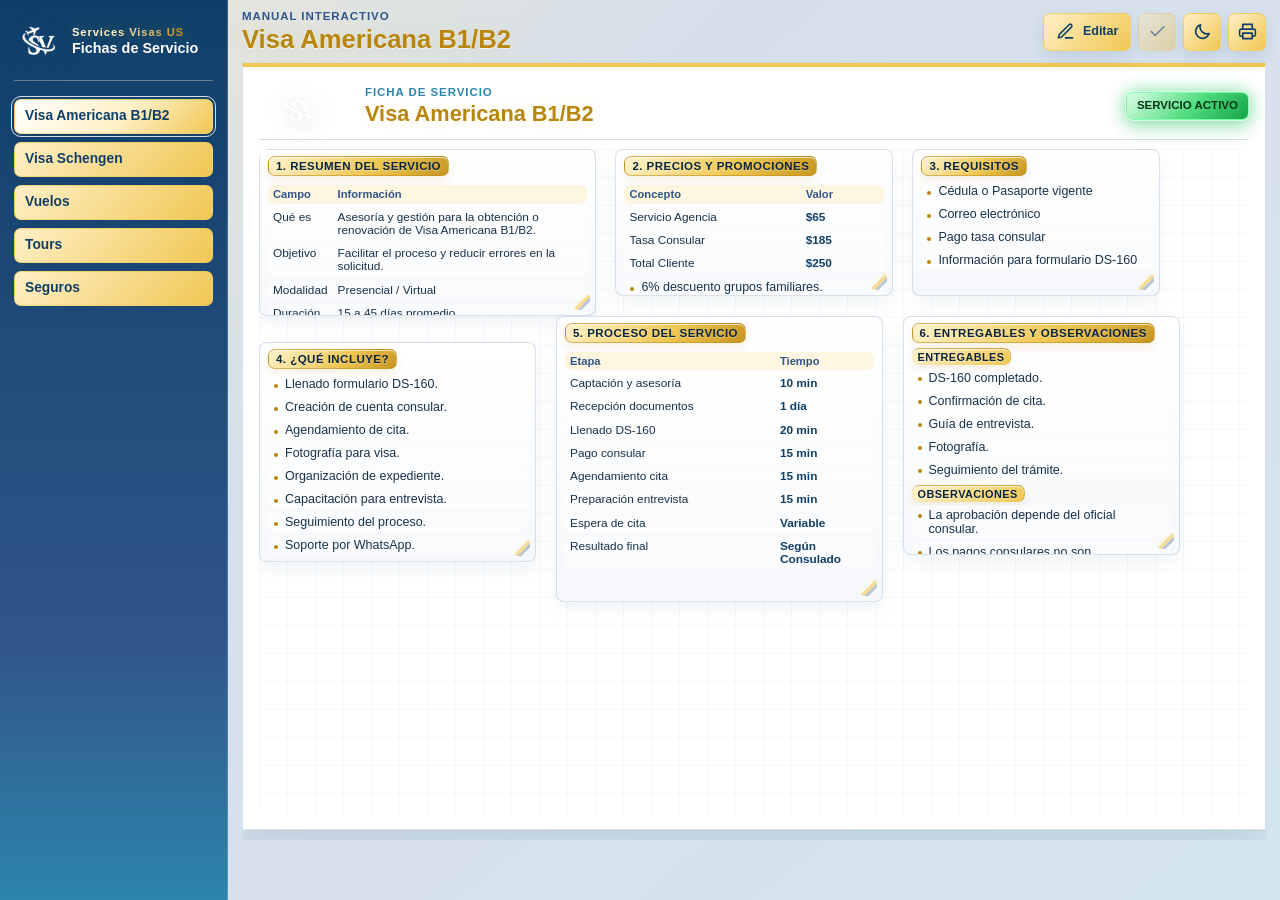
==== Fichas de servicio.html @ 7475caa4 "Initial service docs manual" ====
<!DOCTYPE html>
<html lang="es">
<head>
  <meta charset="UTF-8">
  <meta name="viewport" content="width=device-width, initial-scale=1.0">
  <title>Services Visas US | Manual Interactivo de Servicios</title>
  <link rel="stylesheet" href="styles.css">
</head>
<body>
  <aside class="sidebar" aria-label="Servicios">
    <div class="brand">
      <img src="logo-blanco-transparente.png" alt="Services Visas US">
      <div>
        <span>Services Visas US</span>
        <strong>Fichas de Servicio</strong>
      </div>
    </div>

    <nav class="service-menu" id="serviceMenu">
      <button class="service-button active" type="button" data-service="visa-americana">Visa Americana B1/B2</button>
      <button class="service-button" type="button" data-service="visa-schengen">Visa Schengen</button>
      <button class="service-button" type="button" data-service="vuelos">Vuelos</button>
      <button class="service-button" type="button" data-service="tours">Tours</button>
      <button class="service-button" type="button" data-service="seguros">Seguros</button>
    </nav>
  </aside>

  <main class="workspace">
    <header class="topbar">
      <div>
        <p>Manual interactivo</p>
        <h1 id="pageTitle">Visa Americana B1/B2</h1>
      </div>
      <div class="toolbar" aria-label="Opciones de ficha">
        <button class="icon-button edit-toggle" id="editButton" type="button" aria-label="Editar textos" title="Editar textos">
          <svg class="icon" viewBox="0 0 24 24" aria-hidden="true">
            <path d="M12 20h9"></path>
            <path d="M16.5 3.5a2.1 2.1 0 0 1 3 3L7 19l-4 1 1-4Z"></path>
          </svg>
          <span>Editar</span>
        </button>
        <button class="icon-button" id="saveButton" type="button" aria-label="Guardar cambios" title="Guardar cambios" disabled>
          <svg class="icon" viewBox="0 0 24 24" aria-hidden="true">
            <path d="M20 6 9 17l-5-5"></path>
          </svg>
        </button>
        <button class="icon-button" id="themeToggle" type="button" aria-label="Activar modo oscuro" title="Modo oscuro">
          <svg class="icon icon-moon" viewBox="0 0 24 24" aria-hidden="true">
            <path d="M20.4 14.5A8.6 8.6 0 0 1 9.5 3.6 8.7 8.7 0 1 0 20.4 14.5Z"></path>
          </svg>
          <svg class="icon icon-sun" viewBox="0 0 24 24" aria-hidden="true">
            <circle cx="12" cy="12" r="4"></circle>
            <path d="M12 2v2M12 20v2M4.9 4.9l1.4 1.4M17.7 17.7l1.4 1.4M2 12h2M20 12h2M4.9 19.1l1.4-1.4M17.7 6.3l1.4-1.4"></path>
          </svg>
        </button>
        <button class="icon-button" id="printButton" type="button" aria-label="Imprimir ficha" title="Imprimir">
          <svg class="icon" viewBox="0 0 24 24" aria-hidden="true">
            <path d="M6 9V3h12v6"></path>
            <path d="M6 18H4a2 2 0 0 1-2-2v-5a2 2 0 0 1 2-2h16a2 2 0 0 1 2 2v5a2 2 0 0 1-2 2h-2"></path>
            <path d="M6 14h12v7H6z"></path>
          </svg>
        </button>
      </div>
    </header>

    <section class="sheet-shell">
      <article class="service-sheet" id="serviceSheet" aria-live="polite"></article>
    </section>
  </main>

  <script src="script.js"></script>
</body>
</html>
---- styles.css ----
:root {
  --gold: #f0c753;
  --gold-title: #b8860f;
  --gold-soft: #fff0c7;
  --blue-dark: #0f3f69;
  --blue-mid: #31568a;
  --blue-soft: #89a3c7;
  --blue-light: #2c85ac;
  --white: #ffffff;
  --bg: #edf3f8;
  --text: #17324b;
  --muted: #65798c;
  --sheet: #ffffff;
  --line: #d7e1eb;
  --panel-line: rgba(137, 163, 199, 0.35);
  --shadow: 0 16px 38px rgba(15, 63, 105, 0.13);
}

* {
  box-sizing: border-box;
}

html {
  max-width: 100%;
  overflow-x: hidden;
}

body {
  min-height: 100vh;
  margin: 0;
  display: flex;
  background:
    linear-gradient(135deg, rgba(255, 240, 199, 0.55), rgba(255, 255, 255, 0) 34%),
    linear-gradient(140deg, rgba(49, 86, 138, 0.14), rgba(137, 163, 199, 0.22) 58%, rgba(44, 133, 172, 0.13)),
    var(--bg);
  color: var(--text);
  font-family: "Segoe UI", Arial, sans-serif;
  font-size: 12.5px;
  max-width: 100%;
  overflow-x: hidden;
  overflow-y: auto;
}

button {
  font: inherit;
}

.sidebar {
  width: 228px;
  min-height: 100vh;
  padding: 18px 14px;
  background: linear-gradient(180deg, var(--blue-dark), var(--blue-mid) 72%, var(--blue-light));
  color: var(--white);
  position: sticky;
  top: 0;
  border-right: 1px solid rgba(255, 255, 255, 0.18);
}

.brand {
  display: flex;
  align-items: center;
  gap: 10px;
  padding: 0 2px 16px;
  border-bottom: 1px solid rgba(255, 240, 199, 0.36);
}

.brand img {
  width: 46px;
  height: 46px;
  object-fit: contain;
  background: transparent;
  border-radius: 7px;
  padding: 0;
  filter: drop-shadow(0 8px 14px rgba(15, 63, 105, 0.22));
}

.brand span {
  display: block;
  color: var(--gold-title);
  background: linear-gradient(110deg, #fff8dc 0%, var(--gold-soft) 16%, var(--gold-title) 42%, #8f6508 58%, #fff0c7 78%, #c99619 100%);
  background-size: 220% auto;
  -webkit-background-clip: text;
  background-clip: text;
  -webkit-text-fill-color: transparent;
  font-size: 0.7rem;
  font-weight: 800;
  letter-spacing: 0.08em;
  text-shadow: 0 0 14px rgba(240, 199, 83, 0.32);
}

.brand strong {
  display: block;
  margin-top: 2px;
  font-size: 0.9rem;
  line-height: 1.15;
}

.service-menu {
  display: grid;
  gap: 8px;
  margin-top: 18px;
}

.service-button,
.icon-button {
  border: 1px solid rgba(240, 199, 83, 0.62);
  background: linear-gradient(135deg, var(--gold-soft), var(--gold));
  color: var(--blue-dark);
  box-shadow: 0 6px 14px rgba(15, 63, 105, 0.11);
  cursor: pointer;
  transition: transform 170ms ease, box-shadow 170ms ease, filter 170ms ease, border-color 170ms ease;
}

.service-button:hover,
.icon-button:hover {
  filter: brightness(1.03);
  border-color: rgba(255, 240, 199, 0.95);
  box-shadow:
    0 0 0 1px rgba(255, 240, 199, 0.78),
    0 0 18px rgba(240, 199, 83, 0.5),
    0 10px 20px rgba(15, 63, 105, 0.16);
  transform: translateY(-1px);
}

.service-button {
  min-height: 35px;
  border-radius: 7px;
  padding: 7px 10px;
  text-align: left;
  font-size: 0.86rem;
  font-weight: 800;
  line-height: 1.2;
}

.service-button.active {
  background: linear-gradient(135deg, var(--white), var(--gold-soft) 54%, var(--gold));
  outline: 1px solid rgba(255, 255, 255, 0.82);
  outline-offset: 2px;
}

.workspace {
  flex: 1;
  min-width: 0;
  max-width: calc(100vw - 228px);
  padding: 10px 14px 14px;
  overflow-x: hidden;
}

.topbar {
  display: flex;
  justify-content: space-between;
  align-items: center;
  gap: 14px;
  margin-bottom: 8px;
}

.topbar p {
  margin: 0 0 3px;
  color: var(--blue-mid);
  font-size: 0.72rem;
  font-weight: 850;
  text-transform: uppercase;
  letter-spacing: 0.08em;
}

.topbar h1 {
  margin: 0;
  color: var(--gold-title);
  font-size: clamp(1.25rem, 2vw, 1.75rem);
  line-height: 1.1;
  text-shadow: 0 1px 0 rgba(255, 255, 255, 0.6), 0 0 16px rgba(240, 199, 83, 0.18);
}

.toolbar {
  display: flex;
  gap: 7px;
  flex-wrap: wrap;
  justify-content: flex-end;
}

.icon-button {
  width: 38px;
  height: 38px;
  display: inline-grid;
  place-items: center;
  border-radius: 7px;
}

.edit-toggle {
  width: auto;
  min-width: 88px;
  grid-auto-flow: column;
  gap: 7px;
  padding: 0 11px;
  font-weight: 850;
}

.edit-toggle span {
  line-height: 1;
}

.icon-button:disabled {
  cursor: not-allowed;
  filter: grayscale(0.28) brightness(0.97);
  opacity: 0.58;
  transform: none;
  box-shadow: 0 4px 10px rgba(15, 63, 105, 0.08);
}

.icon-button:disabled:hover {
  filter: grayscale(0.28) brightness(0.97);
  box-shadow: 0 4px 10px rgba(15, 63, 105, 0.08);
  transform: none;
}

.icon {
  width: 19px;
  height: 19px;
  fill: none;
  stroke: currentColor;
  stroke-width: 2;
  stroke-linecap: round;
  stroke-linejoin: round;
}

.icon-sun {
  display: none;
}

.sheet-shell {
  width: 100%;
  max-width: 100%;
  overflow-x: hidden;
  overflow-y: visible;
  padding: 2px 0 10px;
}

.service-sheet {
  width: min(1180px, 100%);
  max-width: 100%;
  min-height: 0;
  aspect-ratio: auto;
  margin: 0 auto;
  background: var(--sheet);
  border: 1px solid var(--line);
  border-top: 4px solid var(--gold);
  box-shadow: var(--shadow);
  padding: 14px 16px;
  display: grid;
  grid-template-rows: auto 1fr;
  gap: 9px;
  overflow: hidden;
}

.sheet-header {
  display: grid;
  grid-template-columns: 94px 1fr auto;
  gap: 12px;
  align-items: center;
  padding-bottom: 8px;
  border-bottom: 1px solid var(--panel-line);
}

.sheet-header img {
  width: 86px;
  max-height: 50px;
  object-fit: contain;
  filter: drop-shadow(0 5px 10px rgba(15, 63, 105, 0.16));
}

.sheet-kicker {
  margin: 0 0 4px;
  color: var(--blue-light);
  font-size: 0.72rem;
  font-weight: 900;
  text-transform: uppercase;
  letter-spacing: 0.08em;
}

.sheet-title {
  margin: 0;
  color: var(--gold-title);
  font-size: 1.36rem;
  line-height: 1.08;
  text-shadow: 0 1px 0 rgba(255, 255, 255, 0.58), 0 0 14px rgba(240, 199, 83, 0.2);
}

.sheet-badge {
  appearance: none;
  border: 1px solid rgba(128, 255, 177, 0.9);
  background: linear-gradient(135deg, #dcffe8, #49d978 58%, #16a34a);
  color: #053817;
  padding: 7px 10px;
  border-radius: 7px;
  font-family: inherit;
  font-size: 0.72rem;
  font-weight: 900;
  line-height: 1;
  text-transform: uppercase;
  white-space: nowrap;
  cursor: pointer;
  box-shadow:
    0 0 0 1px rgba(220, 255, 232, 0.85),
    0 0 18px rgba(73, 217, 120, 0.72),
    0 8px 18px rgba(22, 163, 74, 0.22);
  transition: background 180ms ease, border-color 180ms ease, box-shadow 180ms ease, color 180ms ease, transform 180ms ease;
}

.sheet-badge:hover {
  transform: translateY(-1px);
  box-shadow:
    0 0 0 1px rgba(220, 255, 232, 0.9),
    0 0 24px rgba(73, 217, 120, 0.86),
    0 10px 20px rgba(22, 163, 74, 0.28);
}

.sheet-badge:focus-visible {
  outline: 2px solid var(--gold);
  outline-offset: 3px;
}

.sheet-badge.is-inactive {
  border-color: rgba(255, 142, 142, 0.95);
  background: linear-gradient(135deg, #ffe5e5, #ef4444 58%, #b91c1c);
  color: #ffffff;
  box-shadow:
    0 0 0 1px rgba(255, 229, 229, 0.82),
    0 0 18px rgba(239, 68, 68, 0.68),
    0 8px 18px rgba(185, 28, 28, 0.24);
}

.sheet-badge.is-inactive:hover {
  box-shadow:
    0 0 0 1px rgba(255, 229, 229, 0.9),
    0 0 24px rgba(239, 68, 68, 0.82),
    0 10px 20px rgba(185, 28, 28, 0.3);
}

.sheet-grid {
  position: relative;
  display: block;
  width: 100%;
  aspect-ratio: 16 / 9;
  min-height: clamp(460px, 52vw, 720px);
  border-radius: 10px;
  background:
    linear-gradient(rgba(137, 163, 199, 0.08) 1px, transparent 1px),
    linear-gradient(90deg, rgba(137, 163, 199, 0.08) 1px, transparent 1px);
  background-size: 28px 28px;
  overflow: hidden;
}

.sheet-column {
  display: flex;
  min-width: 0;
  min-height: 86px;
  flex-direction: column;
  gap: 10px;
  border-radius: 9px;
  transition: background 160ms ease, outline-color 160ms ease;
}

.sheet-column.drag-over {
  background: rgba(240, 199, 83, 0.08);
  outline: 1px dashed rgba(240, 199, 83, 0.6);
  outline-offset: 4px;
}

.section-card {
  position: absolute;
  border: 1px solid rgba(137, 163, 199, 0.32);
  border-radius: 8px;
  padding: 7px 8px 13px;
  background:
    linear-gradient(180deg, rgba(255, 255, 255, 0.94), rgba(137, 163, 199, 0.08)),
    var(--sheet);
  align-self: start;
  min-height: 0;
  min-width: 120px;
  box-shadow: 0 8px 18px rgba(15, 63, 105, 0.06);
  cursor: move;
  overflow: auto;
  scrollbar-width: thin;
  touch-action: none;
  transition: transform 160ms ease, box-shadow 160ms ease, opacity 160ms ease;
}

.section-card:hover {
  transform: translateY(-1px);
  box-shadow: 0 10px 22px rgba(15, 63, 105, 0.1);
}

.section-card.dragging {
  opacity: 0.55;
  cursor: move;
  transform: scale(0.985);
}

.section-card.resizing {
  cursor: nwse-resize;
  user-select: none;
}

.resize-handle {
  position: absolute;
  right: 5px;
  bottom: 5px;
  width: 17px;
  height: 17px;
  padding: 0;
  border: 0;
  border-radius: 5px;
  background: linear-gradient(135deg, transparent 0 36%, rgba(255, 240, 199, 0.65) 36% 48%, var(--gold) 48% 62%, rgba(15, 63, 105, 0.46) 62% 74%, transparent 74%);
  cursor: nwse-resize;
  opacity: 0.58;
}

.resize-handle::before {
  content: none;
}

.section-card:hover .resize-handle,
.section-card.resizing .resize-handle {
  opacity: 1;
}

.section-card.wide {
  grid-column: auto;
}

.section-card h2 {
  margin: -1px 0 5px;
  color: #09233a;
  display: inline-flex;
  width: fit-content;
  max-width: 100%;
  padding: 3px 7px;
  border-radius: 7px;
  background: linear-gradient(135deg, #fff4cf, var(--gold) 58%, #c79622);
  border: 1px solid rgba(184, 134, 15, 0.56);
  box-shadow: 0 4px 10px rgba(184, 134, 15, 0.12), inset 0 1px 0 rgba(255, 255, 255, 0.7);
  font-size: 0.72rem;
  text-transform: uppercase;
  letter-spacing: 0.04em;
  text-shadow: 0 1px 0 rgba(255, 255, 255, 0.35);
}

.info-table,
.process-table {
  width: 100%;
  border-collapse: separate;
  border-spacing: 0 4px;
  table-layout: auto;
}

.info-table th,
.info-table td,
.process-table th,
.process-table td {
  padding: 3px 5px;
  border-bottom: 0;
  background: rgba(255, 255, 255, 0.52);
  text-align: left;
  vertical-align: top;
  line-height: 1.12;
}

.info-table th:first-child,
.process-table th:first-child,
.info-table td:first-child,
.process-table td:first-child {
  border-radius: 6px 0 0 6px;
}

.info-table th:last-child,
.process-table th:last-child,
.info-table td:last-child,
.process-table td:last-child {
  border-radius: 0 6px 6px 0;
}

.info-table thead th,
.process-table thead th {
  background: rgba(255, 240, 199, 0.54);
}

.info-table tr:last-child th,
.info-table tr:last-child td,
.process-table tr:last-child td {
  border-bottom: 0;
}

.info-table th,
.process-table th {
  color: var(--blue-mid);
  font-size: 0.7rem;
  font-weight: 850;
  white-space: nowrap;
}

.info-table td,
.process-table td {
  color: var(--text);
  font-size: 0.74rem;
}

.info-table th:first-child,
.info-table td:first-child {
  width: 18%;
}

.info-table th:nth-child(2),
.info-table td:nth-child(2) {
  width: 82%;
}

.price-table td:last-child,
.process-table td:last-child {
  color: var(--blue-dark);
  font-weight: 850;
}

.price-table th:first-child,
.price-table td:first-child {
  width: 68%;
}

.price-table th:nth-child(2),
.price-table td:nth-child(2) {
  width: 32%;
}

.process-table {
  width: 100%;
}

.process-table th:first-child,
.process-table td:first-child {
  width: 68%;
}

.process-table th:nth-child(2),
.process-table td:last-child {
  width: 32%;
}

.list {
  display: grid;
  gap: 3px;
  margin: 0;
  padding: 0;
  list-style: none;
}

.list li {
  margin: 0;
  padding: 3px 5px 3px 17px;
  line-height: 1.12;
  position: relative;
  border-radius: 6px;
  background: rgba(255, 255, 255, 0.52);
}

.list li::before {
  content: "";
  position: absolute;
  left: 6px;
  top: 0.78em;
  width: 4px;
  height: 4px;
  border-radius: 50%;
  background: var(--gold-title);
}

.notes {
  display: grid;
  grid-template-columns: 1fr;
  gap: 5px;
}

.notes h2 {
  margin: 0 0 3px;
  padding: 2px 6px;
  border-left: 0;
  border-bottom: 0;
  background: linear-gradient(135deg, #fff4cf, var(--gold));
  font-size: 0.68rem;
}

.empty-sheet {
  min-height: 0;
}

body.editing .service-sheet {
  outline: 2px dashed rgba(44, 133, 172, 0.68);
  outline-offset: 5px;
}

body.editing .section-card {
  cursor: text;
}

body.editing .section-card:hover {
  transform: none;
}

body.editing .resize-handle {
  opacity: 0.28;
  cursor: default;
}

body.editing .line-editable {
  cursor: grab;
}

body.editing .line-editable:active {
  cursor: grabbing;
}

body.editing .line-dragging {
  opacity: 0.45;
}

body.editing .line-drop-before {
  box-shadow: inset 0 2px 0 var(--blue-light);
}

body.editing .line-drop-after {
  box-shadow: inset 0 -2px 0 var(--blue-light);
}

body.editing .list .line-editable {
  padding-left: 23px;
}

body.editing .list .line-editable::before {
  left: 16px;
}

body.editing .list .line-editable::after {
  content: "||";
  position: absolute;
  left: 6px;
  top: 50%;
  color: var(--blue-mid);
  font-size: 0.68rem;
  font-weight: 900;
  transform: translateY(-50%);
}

body.editing .line-editable td:first-child {
  position: relative;
  padding-left: 18px;
}

body.editing .line-editable td:first-child::before {
  content: "||";
  position: absolute;
  left: 5px;
  top: 3px;
  color: var(--blue-mid);
  font-size: 0.66rem;
  font-weight: 900;
}

.line-add-button {
  display: inline-flex;
  align-items: center;
  justify-content: center;
  margin: 3px 0 1px;
  padding: 3px 8px;
  border: 1px solid rgba(240, 199, 83, 0.72);
  border-radius: 6px;
  background: linear-gradient(135deg, #fff7db, var(--gold));
  color: var(--blue-dark);
  font-family: inherit;
  font-size: 0.66rem;
  font-weight: 900;
  line-height: 1;
  cursor: pointer;
  box-shadow: 0 5px 12px rgba(184, 134, 15, 0.12);
}

.line-add-button:hover {
  filter: brightness(1.04);
  box-shadow: 0 0 14px rgba(240, 199, 83, 0.52);
}

body.resizing-card,
body.resizing-card * {
  cursor: nwse-resize !important;
}

body.moving-card,
body.moving-card * {
  cursor: move !important;
}

.editable[contenteditable="true"] {
  border-radius: 5px;
  outline: 1px dashed rgba(49, 86, 138, 0.6);
  background: rgba(255, 240, 199, 0.42);
}

.editable[contenteditable="true"]:focus {
  outline: 2px solid var(--blue-light);
  background: rgba(255, 240, 199, 0.62);
}

body.dark {
  --bg: #031827;
  --text: #f2f7fb;
  --muted: #c5d4e3;
  --sheet: #061f33;
  --line: rgba(137, 163, 199, 0.28);
  --panel-line: rgba(255, 240, 199, 0.28);
  --shadow: 0 16px 38px rgba(0, 0, 0, 0.36);
  background:
    linear-gradient(135deg, rgba(240, 199, 83, 0.08), rgba(255, 255, 255, 0) 34%),
    linear-gradient(145deg, #02111d, #031827 58%, #06243a);
}

body.dark .section-card {
  border-color: rgba(137, 163, 199, 0.32);
  background: linear-gradient(180deg, rgba(9, 42, 68, 0.98), rgba(5, 30, 50, 0.96));
  box-shadow: 0 8px 18px rgba(0, 0, 0, 0.16);
}

body.dark .info-table th,
body.dark .info-table td,
body.dark .process-table th,
body.dark .process-table td,
body.dark .list li {
  background: rgba(255, 255, 255, 0.055);
}

body.dark .info-table thead th,
body.dark .process-table thead th {
  background: rgba(255, 240, 199, 0.13);
}

body.dark .info-table td,
body.dark .process-table td {
  color: var(--white);
}

body.dark .topbar h1,
body.dark .sheet-title {
  color: var(--gold);
  text-shadow: 0 0 14px rgba(240, 199, 83, 0.3);
}

body.dark .section-card h2,
body.dark .notes h2 {
  color: #09233a;
  text-shadow: 0 0 14px rgba(240, 199, 83, 0.22);
}

body.dark .topbar p,
body.dark .sheet-kicker,
body.dark .info-table th,
body.dark .process-table th {
  color: var(--gold-soft);
}

body.dark .sheet-badge.is-active {
  color: var(--blue-dark);
}

body.dark .sheet-badge.is-inactive {
  color: #ffffff;
}

body.dark .icon-moon {
  display: none;
}

body.dark .icon-sun {
  display: block;
}

@media (max-width: 900px) {
  body {
    display: block;
  }

  .sidebar {
    width: 100%;
    min-height: auto;
    position: static;
  }

  .service-menu {
    grid-template-columns: repeat(2, minmax(0, 1fr));
  }

  .workspace {
    padding: 16px 12px 22px;
    max-width: 100%;
  }

  .topbar {
    align-items: flex-start;
  }

  .sheet-header,
  .notes {
    grid-template-columns: 1fr;
  }

  .service-sheet {
    padding: 12px;
  }

  .sheet-grid {
    aspect-ratio: 10 / 13;
    min-height: 820px;
  }

  .sheet-badge {
    justify-self: start;
  }
}

@media print {
  @page {
    size: A4 landscape;
    margin: 6mm;
  }

  :root,
  body,
  body.dark {
    --bg: #ffffff;
    --text: #17324b;
    --muted: #65798c;
    --sheet: #ffffff;
    --line: #d7e1eb;
    --panel-line: rgba(137, 163, 199, 0.35);
    --shadow: none;
  }

  html,
  body {
    width: 284mm;
    height: 196mm;
    min-height: 0;
    max-height: 196mm;
    margin: 0;
    display: block;
    overflow: hidden;
    background: #ffffff !important;
    color: var(--text);
    print-color-adjust: exact;
    -webkit-print-color-adjust: exact;
  }

  .sidebar,
  .topbar {
    display: none;
  }

  .editable[contenteditable="true"] {
    outline: none;
    background: transparent;
  }

  .line-add-button {
    display: none !important;
  }

  body.editing .list .line-editable {
    padding-left: 17px;
  }

  body.editing .list .line-editable::before {
    left: 6px;
  }

  body.editing .line-editable td:first-child {
    padding-left: 5px;
  }

  body.editing .list .line-editable::after,
  body.editing .line-editable td:first-child::before {
    content: none;
  }

  .workspace,
  .sheet-shell {
    padding: 0;
    overflow: hidden;
    width: 100%;
    height: 100%;
    max-width: 100%;
    min-height: 0;
  }

  .workspace {
    display: block;
  }

  .service-sheet {
    width: 100%;
    min-height: 0;
    height: 100%;
    max-height: 100%;
    aspect-ratio: auto;
    margin: 0;
    padding: 4mm;
    box-shadow: none;
    border: 1px solid #d7e1eb;
    border-top: 4px solid var(--gold);
    break-inside: avoid;
    page-break-inside: avoid;
    background: #ffffff !important;
    color: var(--text) !important;
    display: grid;
    grid-template-rows: auto minmax(0, 1fr);
    overflow: hidden;
  }

  .sheet-grid {
    width: 100%;
    min-height: 0;
    max-height: 100%;
    height: auto;
    align-self: stretch;
    background: transparent;
    overflow: hidden;
  }

  .section-card {
    position: absolute;
    break-inside: avoid;
    page-break-inside: avoid;
    height: auto !important;
    min-height: 0;
    padding: 7px;
    background: #ffffff !important;
    border: 0;
    border-radius: 7px;
    box-shadow: none;
    overflow: visible;
  }

  .section-card::after {
    content: "";
    position: absolute;
    inset: 0;
    pointer-events: none;
    border: 0.25mm solid #d7e1eb;
    border-radius: inherit;
  }

  .resize-handle {
    display: none;
  }

  .process-table {
    width: 100%;
  }

  .sheet-badge {
    box-shadow: none;
  }

  .info-table th,
  .info-table td,
  .process-table th,
  .process-table td,
  .list li,
  body.dark .info-table th,
  body.dark .info-table td,
  body.dark .process-table th,
  body.dark .process-table td,
  body.dark .list li {
    background: #ffffff !important;
  }

  .info-table thead th,
  .process-table thead th,
  body.dark .info-table thead th,
  body.dark .process-table thead th {
    background: #fff7df !important;
  }

  .sheet-title,
  .section-card h2,
  .notes h2,
  body.dark .sheet-title,
  body.dark .section-card h2,
  body.dark .notes h2 {
    color: #09233a !important;
    text-shadow: none;
  }

  .sheet-kicker,
  .info-table th,
  .process-table th,
  body.dark .sheet-kicker,
  body.dark .info-table th,
  body.dark .process-table th {
    color: var(--blue-mid) !important;
  }

  .info-table td,
  .process-table td,
  body.dark .info-table td,
  body.dark .process-table td {
    color: var(--text) !important;
  }

  .sheet-header img {
    content: url("logo-impresion-color.png");
    filter: none;
  }
}
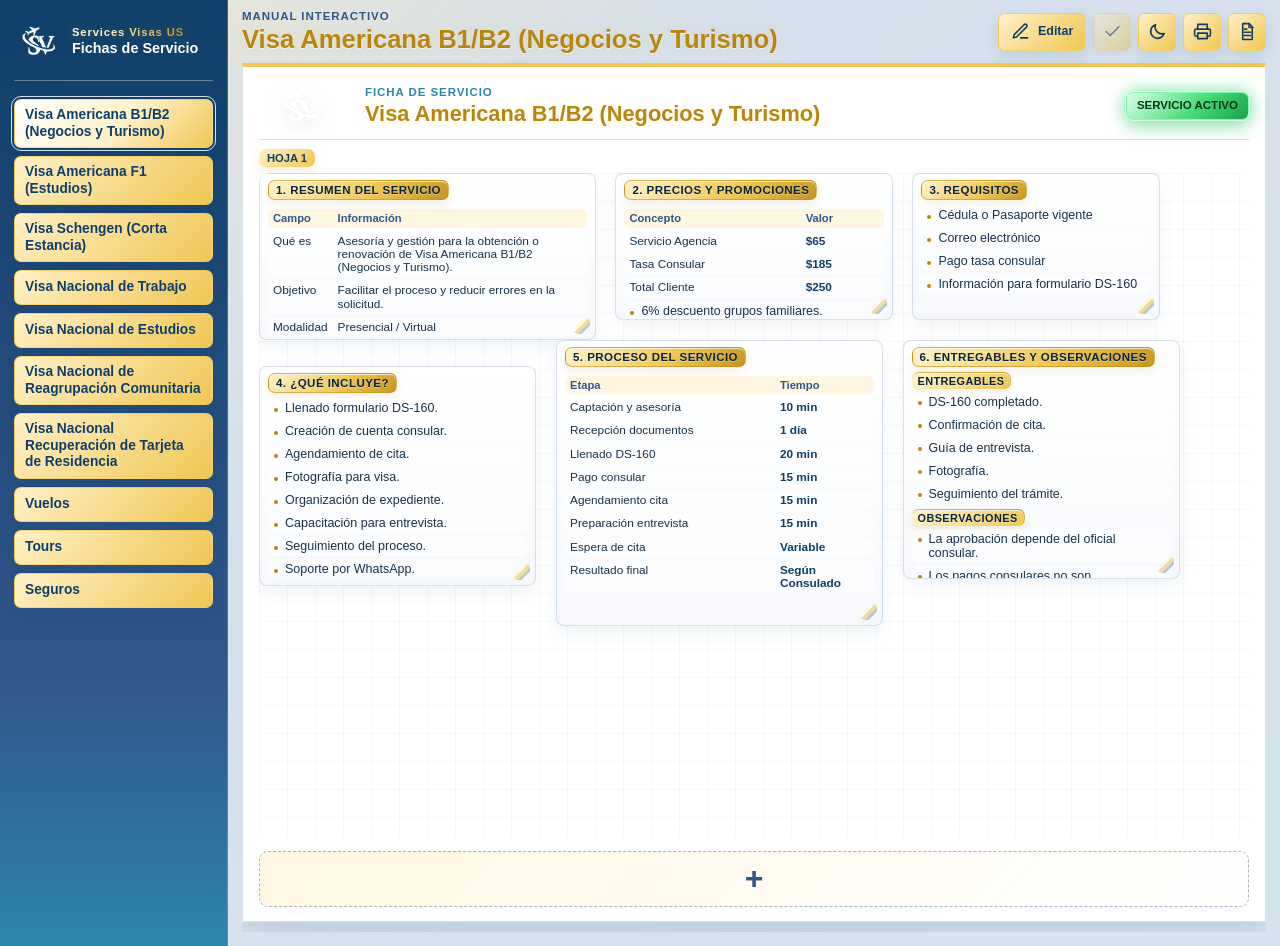
==== commit 706d8f71: "Expand service manual ecosystem" ====
--- a/Fichas de servicio.html
+++ b/Fichas de servicio.html
@@ -17,8 +17,13 @@
     </div>
 
     <nav class="service-menu" id="serviceMenu">
-      <button class="service-button active" type="button" data-service="visa-americana">Visa Americana B1/B2</button>
-      <button class="service-button" type="button" data-service="visa-schengen">Visa Schengen</button>
+      <button class="service-button active" type="button" data-service="visa-americana">Visa Americana B1/B2 (Negocios y Turismo)</button>
+      <button class="service-button" type="button" data-service="visa-americana-f1">Visa Americana F1 (Estudios)</button>
+      <button class="service-button" type="button" data-service="visa-schengen">Visa Schengen (Corta Estancia)</button>
+      <button class="service-button" type="button" data-service="visa-nacional-trabajo">Visa Nacional de Trabajo</button>
+      <button class="service-button" type="button" data-service="visa-nacional-estudios">Visa Nacional de Estudios</button>
+      <button class="service-button" type="button" data-service="visa-nacional-reagrupacion-comunitaria">Visa Nacional de Reagrupación Comunitaria</button>
+      <button class="service-button" type="button" data-service="visa-nacional-recuperacion-residencia">Visa Nacional Recuperación de Tarjeta de Residencia</button>
       <button class="service-button" type="button" data-service="vuelos">Vuelos</button>
       <button class="service-button" type="button" data-service="tours">Tours</button>
       <button class="service-button" type="button" data-service="seguros">Seguros</button>
@@ -29,7 +34,7 @@
     <header class="topbar">
       <div>
         <p>Manual interactivo</p>
-        <h1 id="pageTitle">Visa Americana B1/B2</h1>
+        <h1 id="pageTitle">Visa Americana B1/B2 (Negocios y Turismo)</h1>
       </div>
       <div class="toolbar" aria-label="Opciones de ficha">
         <button class="icon-button edit-toggle" id="editButton" type="button" aria-label="Editar textos" title="Editar textos">
@@ -60,6 +65,13 @@
             <path d="M6 14h12v7H6z"></path>
           </svg>
         </button>
+        <button class="icon-button" id="wordButton" type="button" aria-label="Exportar Word" title="Exportar Word">
+          <svg class="icon" viewBox="0 0 24 24" aria-hidden="true">
+            <path d="M6 2h8l4 4v16H6z"></path>
+            <path d="M14 2v5h5"></path>
+            <path d="M8 13h8M8 17h8M8 9h3"></path>
+          </svg>
+        </button>
       </div>
     </header>
 
--- a/styles.css
+++ b/styles.css
@@ -246,10 +246,8 @@
   border-top: 4px solid var(--gold);
   box-shadow: var(--shadow);
   padding: 14px 16px;
-  display: grid;
-  grid-template-rows: auto 1fr;
-  gap: 9px;
-  overflow: hidden;
+  display: block;
+  overflow: visible;
 }
 
 .sheet-header {
@@ -257,6 +255,7 @@
   grid-template-columns: 94px 1fr auto;
   gap: 12px;
   align-items: center;
+  margin-bottom: 9px;
   padding-bottom: 8px;
   border-bottom: 1px solid var(--panel-line);
 }
@@ -350,6 +349,51 @@
   overflow: hidden;
 }
 
+.sheet-pages {
+  display: grid;
+  gap: 12px;
+}
+
+.sheet-page {
+  display: grid;
+  gap: 6px;
+}
+
+.sheet-page-label {
+  width: fit-content;
+  padding: 3px 8px;
+  border-radius: 7px;
+  background: linear-gradient(135deg, var(--gold-soft), var(--gold));
+  color: var(--blue-dark);
+  font-size: 0.7rem;
+  font-weight: 900;
+  text-transform: uppercase;
+  box-shadow: 0 5px 12px rgba(184, 134, 15, 0.13);
+}
+
+.add-page-button {
+  width: 100%;
+  min-height: 56px;
+  margin-top: 12px;
+  border: 1px dashed rgba(49, 86, 138, 0.42);
+  border-radius: 9px;
+  background:
+    linear-gradient(135deg, rgba(255, 240, 199, 0.52), rgba(255, 255, 255, 0.86)),
+    var(--sheet);
+  color: var(--blue-mid);
+  font-size: 2rem;
+  font-weight: 800;
+  cursor: pointer;
+  transition: border-color 170ms ease, box-shadow 170ms ease, color 170ms ease, transform 170ms ease;
+}
+
+.add-page-button:hover {
+  border-color: rgba(240, 199, 83, 0.95);
+  color: var(--blue-dark);
+  box-shadow: 0 0 18px rgba(240, 199, 83, 0.34);
+  transform: translateY(-1px);
+}
+
 .sheet-column {
   display: flex;
   min-width: 0;
@@ -726,6 +770,12 @@
   box-shadow: 0 8px 18px rgba(0, 0, 0, 0.16);
 }
 
+body.dark .add-page-button {
+  background: linear-gradient(135deg, rgba(9, 42, 68, 0.98), rgba(5, 30, 50, 0.96));
+  color: var(--gold-soft);
+  border-color: rgba(255, 240, 199, 0.32);
+}
+
 body.dark .info-table th,
 body.dark .info-table td,
 body.dark .process-table th,
@@ -865,7 +915,8 @@
     background: transparent;
   }
 
-  .line-add-button {
+  .line-add-button,
+  .add-page-button {
     display: none !important;
   }
 
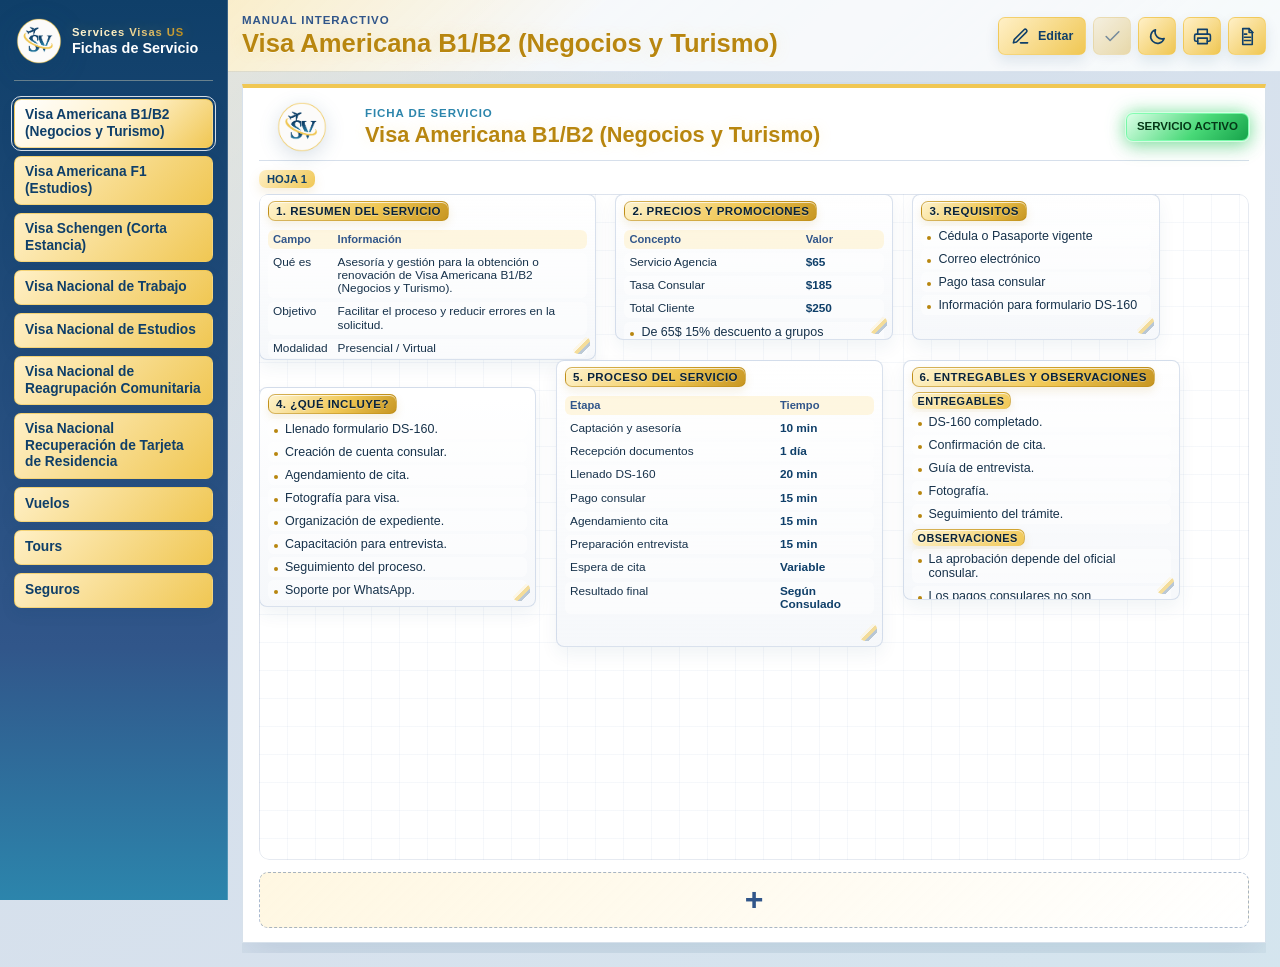
==== commit adc3b79b: "Switch logos by color mode" ====
--- a/Fichas de servicio.html
+++ b/Fichas de servicio.html
@@ -9,7 +9,7 @@
 <body>
   <aside class="sidebar" aria-label="Servicios">
     <div class="brand">
-      <img src="logo-blanco-transparente.png" alt="Services Visas US">
+      <img class="theme-logo" src="svus-logo.png" alt="Services Visas US">
       <div>
         <span>Services Visas US</span>
         <strong>Fichas de Servicio</strong>
--- a/styles.css
+++ b/styles.css
@@ -1,4 +1,6 @@
 :root {
+  --sidebar-width: 228px;
+  --topbar-height: 72px;
   --gold: #f0c753;
   --gold-title: #b8860f;
   --gold-soft: #fff0c7;
@@ -28,7 +30,7 @@
 body {
   min-height: 100vh;
   margin: 0;
-  display: flex;
+  display: block;
   background:
     linear-gradient(135deg, rgba(255, 240, 199, 0.55), rgba(255, 255, 255, 0) 34%),
     linear-gradient(140deg, rgba(49, 86, 138, 0.14), rgba(137, 163, 199, 0.22) 58%, rgba(44, 133, 172, 0.13)),
@@ -46,13 +48,16 @@
 }
 
 .sidebar {
-  width: 228px;
-  min-height: 100vh;
+  width: var(--sidebar-width);
+  height: 100vh;
   padding: 18px 14px;
   background: linear-gradient(180deg, var(--blue-dark), var(--blue-mid) 72%, var(--blue-light));
   color: var(--white);
-  position: sticky;
+  position: fixed;
   top: 0;
+  left: 0;
+  overflow-y: auto;
+  z-index: 30;
   border-right: 1px solid rgba(255, 255, 255, 0.18);
 }
 
@@ -139,19 +144,32 @@
 }
 
 .workspace {
-  flex: 1;
   min-width: 0;
-  max-width: calc(100vw - 228px);
-  padding: 10px 14px 14px;
+  max-width: calc(100vw - var(--sidebar-width));
+  margin-left: var(--sidebar-width);
+  padding: calc(var(--topbar-height) + 10px) 14px 14px;
   overflow-x: hidden;
 }
 
 .topbar {
+  position: fixed;
+  top: 0;
+  left: var(--sidebar-width);
+  right: 0;
+  z-index: 24;
   display: flex;
   justify-content: space-between;
   align-items: center;
   gap: 14px;
-  margin-bottom: 8px;
+  min-height: var(--topbar-height);
+  margin: 0;
+  padding: 10px 14px 9px;
+  background:
+    linear-gradient(135deg, rgba(255, 240, 199, 0.88), rgba(255, 255, 255, 0.78) 34%),
+    linear-gradient(140deg, rgba(49, 86, 138, 0.12), rgba(137, 163, 199, 0.2) 58%, rgba(44, 133, 172, 0.11)),
+    var(--bg);
+  border-bottom: 1px solid rgba(137, 163, 199, 0.26);
+  backdrop-filter: blur(12px);
 }
 
 .topbar p {
@@ -349,6 +367,15 @@
   overflow: hidden;
 }
 
+.sheet-grid::after {
+  content: "";
+  position: absolute;
+  inset: 0;
+  pointer-events: none;
+  border: 1px solid rgba(49, 86, 138, 0.12);
+  border-radius: inherit;
+}
+
 .sheet-pages {
   display: grid;
   gap: 12px;
@@ -422,7 +449,7 @@
   min-height: 0;
   min-width: 120px;
   box-shadow: 0 8px 18px rgba(15, 63, 105, 0.06);
-  cursor: move;
+  cursor: default;
   overflow: auto;
   scrollbar-width: thin;
   touch-action: none;
@@ -436,13 +463,17 @@
 
 .section-card.dragging {
   opacity: 0.55;
-  cursor: move;
+  cursor: grabbing;
   transform: scale(0.985);
 }
 
 .section-card.resizing {
   cursor: nwse-resize;
   user-select: none;
+}
+
+.card-move-handle {
+  display: none !important;
 }
 
 .resize-handle {
@@ -640,29 +671,64 @@
   outline-offset: 5px;
 }
 
+body.editing .sheet-grid {
+  box-shadow:
+    inset 0 0 0 2px rgba(240, 199, 83, 0.22),
+    inset 0 0 0 1px rgba(49, 86, 138, 0.1);
+}
+
 body.editing .section-card {
-  cursor: text;
+  cursor: grab !important;
 }
 
 body.editing .section-card:hover {
+  outline: 1px dashed rgba(44, 133, 172, 0.62);
+  outline-offset: 2px;
   transform: none;
 }
 
+body.editing .section-card.card-selected {
+  outline: 2px solid rgba(240, 199, 83, 0.96);
+  outline-offset: 3px;
+  box-shadow:
+    0 0 0 1px rgba(255, 240, 199, 0.82),
+    0 0 22px rgba(240, 199, 83, 0.48),
+    0 12px 26px rgba(15, 63, 105, 0.14);
+}
+
+body.editing .section-card.dragging {
+  cursor: grabbing !important;
+}
+
+body.editing .section-card :is(.editable, .editable *, .line-editable, .line-editable *, table, thead, tbody, tr, td, th, ul, ol, li, p, h1, h2, h3, h4, h5, h6, span, strong, em, b, i) {
+  cursor: text !important;
+}
+
 body.editing .resize-handle {
-  opacity: 0.28;
-  cursor: default;
+  opacity: 0.86;
+  cursor: nwse-resize !important;
 }
 
 body.editing .line-editable {
-  cursor: grab;
+  cursor: text !important;
 }
 
 body.editing .line-editable:active {
-  cursor: grabbing;
+  cursor: text !important;
 }
 
 body.editing .line-dragging {
   opacity: 0.45;
+}
+
+body.editing .list .line-selected {
+  background: rgba(255, 240, 199, 0.88);
+  box-shadow: inset 0 0 0 2px rgba(240, 199, 83, 0.86);
+}
+
+body.editing tr.line-selected td {
+  background: rgba(255, 240, 199, 0.88);
+  box-shadow: inset 0 0 0 1px rgba(240, 199, 83, 0.86);
 }
 
 body.editing .line-drop-before {
@@ -687,6 +753,7 @@
   left: 6px;
   top: 50%;
   color: var(--blue-mid);
+  cursor: default;
   font-size: 0.68rem;
   font-weight: 900;
   transform: translateY(-50%);
@@ -703,6 +770,7 @@
   left: 5px;
   top: 3px;
   color: var(--blue-mid);
+  cursor: default;
   font-size: 0.66rem;
   font-weight: 900;
 }
@@ -730,6 +798,30 @@
   box-shadow: 0 0 14px rgba(240, 199, 83, 0.52);
 }
 
+.alignment-guide {
+  position: absolute;
+  z-index: 80;
+  pointer-events: none;
+  background: var(--blue-light);
+  box-shadow: 0 0 0 1px rgba(255, 255, 255, 0.86), 0 0 12px rgba(44, 133, 172, 0.45);
+}
+
+.alignment-guide.vertical {
+  top: 0;
+  bottom: 0;
+  width: 1px;
+}
+
+.alignment-guide.horizontal {
+  left: 0;
+  right: 0;
+  height: 1px;
+}
+
+.alignment-guide[hidden] {
+  display: none;
+}
+
 body.resizing-card,
 body.resizing-card * {
   cursor: nwse-resize !important;
@@ -744,6 +836,7 @@
   border-radius: 5px;
   outline: 1px dashed rgba(49, 86, 138, 0.6);
   background: rgba(255, 240, 199, 0.42);
+  cursor: text;
 }
 
 .editable[contenteditable="true"]:focus {
@@ -764,6 +857,13 @@
     linear-gradient(145deg, #02111d, #031827 58%, #06243a);
 }
 
+body.dark .topbar {
+  background:
+    linear-gradient(135deg, rgba(240, 199, 83, 0.1), rgba(255, 255, 255, 0) 34%),
+    linear-gradient(145deg, rgba(2, 17, 29, 0.96), rgba(3, 24, 39, 0.96) 58%, rgba(6, 36, 58, 0.96));
+  border-bottom-color: rgba(255, 240, 199, 0.2);
+}
+
 body.dark .section-card {
   border-color: rgba(137, 163, 199, 0.32);
   background: linear-gradient(180deg, rgba(9, 42, 68, 0.98), rgba(5, 30, 50, 0.96));
@@ -837,7 +937,11 @@
   .sidebar {
     width: 100%;
     min-height: auto;
-    position: static;
+    height: auto;
+    max-height: 48vh;
+    position: sticky;
+    top: 0;
+    overflow-y: auto;
   }
 
   .service-menu {
@@ -846,11 +950,20 @@
 
   .workspace {
     padding: 16px 12px 22px;
+    margin-left: 0;
     max-width: 100%;
   }
 
   .topbar {
+    position: sticky;
+    left: 0;
+    right: auto;
+    width: 100%;
+    min-height: auto;
+    margin: 0 0 8px;
+    padding: 10px 0 9px;
     align-items: flex-start;
+    top: 0;
   }
 
   .sheet-header,
@@ -893,12 +1006,12 @@
   html,
   body {
     width: 284mm;
-    height: 196mm;
+    height: auto;
     min-height: 0;
-    max-height: 196mm;
+    max-height: none;
     margin: 0;
     display: block;
-    overflow: hidden;
+    overflow: visible;
     background: #ffffff !important;
     color: var(--text);
     print-color-adjust: exact;
@@ -916,6 +1029,7 @@
   }
 
   .line-add-button,
+  .alignment-guide,
   .add-page-button {
     display: none !important;
   }
@@ -940,9 +1054,10 @@
   .workspace,
   .sheet-shell {
     padding: 0;
-    overflow: hidden;
+    margin-left: 0;
+    overflow: visible;
     width: 100%;
-    height: 100%;
+    height: auto;
     max-width: 100%;
     min-height: 0;
   }
@@ -952,33 +1067,100 @@
   }
 
   .service-sheet {
-    width: 100%;
+    width: 284mm;
     min-height: 0;
-    height: 100%;
-    max-height: 100%;
+    height: auto;
+    max-height: none;
     aspect-ratio: auto;
     margin: 0;
-    padding: 4mm;
+    padding: 0;
     box-shadow: none;
+    border: 0;
+    break-inside: auto;
+    page-break-inside: auto;
+    background: #ffffff !important;
+    color: var(--text) !important;
+    display: block;
+    overflow: visible;
+  }
+
+  .sheet-header {
+    width: 284mm;
+    grid-template-columns: 22mm 1fr auto;
+    gap: 3mm;
+    margin-bottom: 2mm;
+    padding: 3mm;
     border: 1px solid #d7e1eb;
     border-top: 4px solid var(--gold);
+    background: #ffffff !important;
+  }
+
+  .sheet-header img {
+    width: 20mm;
+    max-height: 14mm;
+  }
+
+  .sheet-kicker {
+    margin-bottom: 1mm;
+    font-size: 6.5pt;
+  }
+
+  .sheet-title {
+    font-size: 13pt;
+    line-height: 1.05;
+  }
+
+  .sheet-badge {
+    padding: 1.5mm 2mm;
+    font-size: 6pt;
+  }
+
+  .sheet-pages {
+    display: block;
+  }
+
+  .sheet-page {
+    width: 284mm;
+    display: block;
+    padding: 0 3mm 3mm;
+    overflow: hidden;
     break-inside: avoid;
     page-break-inside: avoid;
-    background: #ffffff !important;
-    color: var(--text) !important;
-    display: grid;
-    grid-template-rows: auto minmax(0, 1fr);
-    overflow: hidden;
+    break-after: page;
+    page-break-after: always;
+  }
+
+  .sheet-page + .sheet-page {
+    padding-top: 3mm;
+  }
+
+  .sheet-page:last-child {
+    break-after: auto;
+    page-break-after: auto;
+  }
+
+  .sheet-page-label {
+    margin-bottom: 2mm;
+    padding: 1mm 2mm;
+    font-size: 6.5pt;
+    box-shadow: none;
   }
 
   .sheet-grid {
     width: 100%;
-    min-height: 0;
-    max-height: 100%;
-    height: auto;
+    aspect-ratio: auto;
+    min-height: 160mm;
+    height: 160mm;
+    max-height: 160mm;
     align-self: stretch;
     background: transparent;
     overflow: hidden;
+  }
+
+  .sheet-page + .sheet-page .sheet-grid {
+    min-height: 182mm;
+    height: 182mm;
+    max-height: 182mm;
   }
 
   .section-card {
@@ -995,6 +1177,11 @@
     overflow: visible;
   }
 
+  .section-card.card-selected {
+    outline: 0 !important;
+    box-shadow: none !important;
+  }
+
   .section-card::after {
     content: "";
     position: absolute;
@@ -1004,6 +1191,7 @@
     border-radius: inherit;
   }
 
+  .card-move-handle,
   .resize-handle {
     display: none;
   }
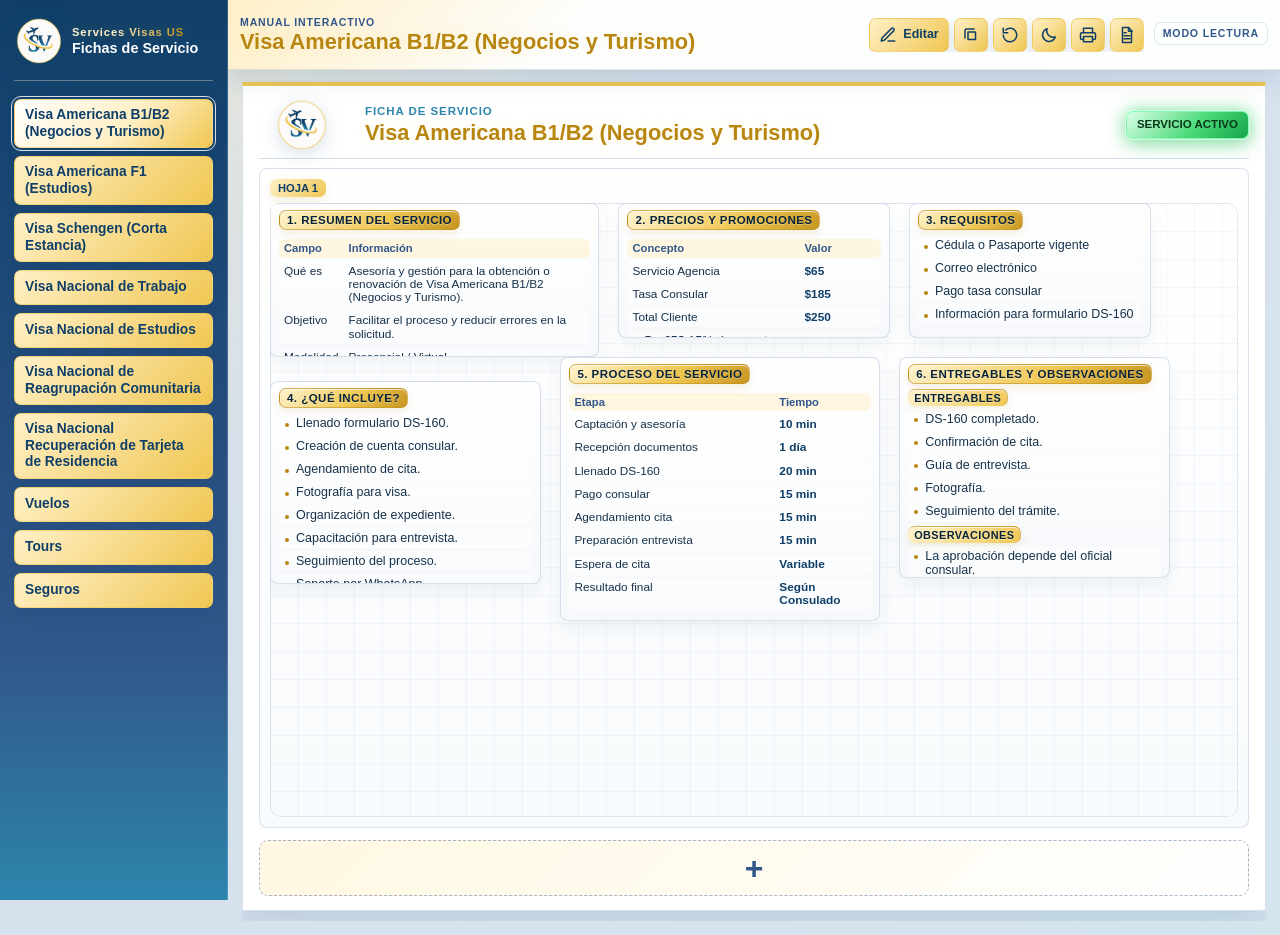
==== commit fecc2cd4: "Update service docs manual" ====
--- a/Fichas de servicio.html
+++ b/Fichas de servicio.html
@@ -49,6 +49,52 @@
             <path d="M20 6 9 17l-5-5"></path>
           </svg>
         </button>
+        <button class="icon-button" id="cancelButton" type="button" aria-label="Cancelar cambios" title="Cancelar cambios" disabled>
+          <svg class="icon" viewBox="0 0 24 24" aria-hidden="true">
+            <path d="M18 6 6 18"></path>
+            <path d="m6 6 12 12"></path>
+          </svg>
+        </button>
+        <button class="icon-button" id="undoButton" type="button" aria-label="Deshacer último cambio" title="Deshacer" disabled>
+          <svg class="icon" viewBox="0 0 24 24" aria-hidden="true">
+            <path d="M9 14 4 9l5-5"></path>
+            <path d="M4 9h10a6 6 0 1 1 0 12h-2"></path>
+          </svg>
+        </button>
+        <button class="icon-button edit-tool-button" id="duplicateSheetButton" type="button" aria-label="Duplicar ficha" title="Duplicar ficha">
+          <svg class="icon" viewBox="0 0 24 24" aria-hidden="true">
+            <path d="M8 8h10v10H8z"></path>
+            <path d="M4 16V6a2 2 0 0 1 2-2h10"></path>
+          </svg>
+          <span>Duplicar</span>
+        </button>
+        <button class="icon-button edit-tool-button" id="restoreButton" type="button" aria-label="Restaurar ficha original" title="Restaurar ficha original">
+          <svg class="icon" viewBox="0 0 24 24" aria-hidden="true">
+            <path d="M3 12a9 9 0 1 0 3-6.7"></path>
+            <path d="M3 3v6h6"></path>
+          </svg>
+          <span>Restaurar</span>
+        </button>
+        <button class="icon-button edit-tool-button" id="addCardButton" type="button" aria-label="Agregar recuadro" title="Agregar recuadro" disabled>
+          <svg class="icon" viewBox="0 0 24 24" aria-hidden="true">
+            <path d="M12 5v14M5 12h14"></path>
+          </svg>
+          <span>Recuadro</span>
+        </button>
+        <button class="icon-button" id="duplicateCardButton" type="button" aria-label="Duplicar recuadro seleccionado" title="Duplicar recuadro" disabled>
+          <svg class="icon" viewBox="0 0 24 24" aria-hidden="true">
+            <path d="M8 8h10v10H8z"></path>
+            <path d="M5 15H4a2 2 0 0 1-2-2V4a2 2 0 0 1 2-2h9a2 2 0 0 1 2 2v1"></path>
+          </svg>
+        </button>
+        <button class="icon-button" id="deleteSelectionButton" type="button" aria-label="Eliminar selección" title="Eliminar selección" disabled>
+          <svg class="icon" viewBox="0 0 24 24" aria-hidden="true">
+            <path d="M3 6h18"></path>
+            <path d="M8 6V4h8v2"></path>
+            <path d="M6 6l1 16h10l1-16"></path>
+            <path d="M10 11v6M14 11v6"></path>
+          </svg>
+        </button>
         <button class="icon-button" id="themeToggle" type="button" aria-label="Activar modo oscuro" title="Modo oscuro">
           <svg class="icon icon-moon" viewBox="0 0 24 24" aria-hidden="true">
             <path d="M20.4 14.5A8.6 8.6 0 0 1 9.5 3.6 8.7 8.7 0 1 0 20.4 14.5Z"></path>
@@ -73,6 +119,7 @@
           </svg>
         </button>
       </div>
+      <p class="save-status" id="saveStatus" aria-live="polite">Modo lectura</p>
     </header>
 
     <section class="sheet-shell">
--- a/styles.css
+++ b/styles.css
@@ -1,6 +1,6 @@
 :root {
   --sidebar-width: 228px;
-  --topbar-height: 72px;
+  --topbar-height: 70px;
   --gold: #f0c753;
   --gold-title: #b8860f;
   --gold-soft: #fff0c7;
@@ -16,6 +16,9 @@
   --line: #d7e1eb;
   --panel-line: rgba(137, 163, 199, 0.35);
   --shadow: 0 16px 38px rgba(15, 63, 105, 0.13);
+  --sheet-layer: 1;
+  --topbar-layer: 2000;
+  --sidebar-layer: 2100;
 }
 
 * {
@@ -57,7 +60,7 @@
   top: 0;
   left: 0;
   overflow-y: auto;
-  z-index: 30;
+  z-index: var(--sidebar-layer);
   border-right: 1px solid rgba(255, 255, 255, 0.18);
 }
 
@@ -144,6 +147,9 @@
 }
 
 .workspace {
+  position: relative;
+  z-index: 0;
+  isolation: isolate;
   min-width: 0;
   max-width: calc(100vw - var(--sidebar-width));
   margin-left: var(--sidebar-width);
@@ -156,26 +162,32 @@
   top: 0;
   left: var(--sidebar-width);
   right: 0;
-  z-index: 24;
-  display: flex;
-  justify-content: space-between;
+  z-index: var(--topbar-layer);
+  display: grid;
+  grid-template-columns: minmax(180px, 1fr) auto auto;
+  justify-content: stretch;
   align-items: center;
-  gap: 14px;
+  gap: 10px;
   min-height: var(--topbar-height);
   margin: 0;
-  padding: 10px 14px 9px;
+  padding: 8px 12px;
   background:
-    linear-gradient(135deg, rgba(255, 240, 199, 0.88), rgba(255, 255, 255, 0.78) 34%),
-    linear-gradient(140deg, rgba(49, 86, 138, 0.12), rgba(137, 163, 199, 0.2) 58%, rgba(44, 133, 172, 0.11)),
+    linear-gradient(135deg, rgba(255, 240, 199, 0.98), rgba(255, 255, 255, 0.96) 34%),
+    linear-gradient(140deg, rgba(49, 86, 138, 0.16), rgba(137, 163, 199, 0.24) 58%, rgba(44, 133, 172, 0.14)),
     var(--bg);
   border-bottom: 1px solid rgba(137, 163, 199, 0.26);
+  box-shadow: 0 10px 24px rgba(15, 63, 105, 0.12);
   backdrop-filter: blur(12px);
 }
 
+.topbar > div:first-child {
+  min-width: 0;
+}
+
 .topbar p {
-  margin: 0 0 3px;
+  margin: 0 0 2px;
   color: var(--blue-mid);
-  font-size: 0.72rem;
+  font-size: 0.66rem;
   font-weight: 850;
   text-transform: uppercase;
   letter-spacing: 0.08em;
@@ -184,21 +196,54 @@
 .topbar h1 {
   margin: 0;
   color: var(--gold-title);
-  font-size: clamp(1.25rem, 2vw, 1.75rem);
+  font-size: clamp(1.05rem, 1.7vw, 1.45rem);
   line-height: 1.1;
   text-shadow: 0 1px 0 rgba(255, 255, 255, 0.6), 0 0 16px rgba(240, 199, 83, 0.18);
 }
 
 .toolbar {
   display: flex;
-  gap: 7px;
-  flex-wrap: wrap;
+  align-items: center;
+  gap: 5px;
+  flex-wrap: nowrap;
   justify-content: flex-end;
+  max-width: 100%;
+  overflow-x: auto;
+  scrollbar-width: thin;
+}
+
+.save-status {
+  justify-self: end;
+  margin: 0;
+  padding: 5px 8px;
+  border: 1px solid rgba(137, 163, 199, 0.28);
+  border-radius: 7px;
+  background: rgba(255, 255, 255, 0.55);
+  color: var(--blue-mid);
+  font-size: 0.64rem;
+  font-weight: 900;
+  line-height: 1;
+  text-align: center;
+  text-transform: uppercase;
+  white-space: nowrap;
+}
+
+body.has-unsaved .save-status {
+  color: #8a4f00;
+  background: rgba(255, 240, 199, 0.82);
+  border-color: rgba(240, 199, 83, 0.72);
+}
+
+body.has-unsaved .service-sheet {
+  border-top-color: #e8a317;
+  box-shadow:
+    var(--shadow),
+    0 0 0 3px rgba(240, 199, 83, 0.18);
 }
 
 .icon-button {
-  width: 38px;
-  height: 38px;
+  width: 34px;
+  height: 34px;
   display: inline-grid;
   place-items: center;
   border-radius: 7px;
@@ -206,15 +251,37 @@
 
 .edit-toggle {
   width: auto;
-  min-width: 88px;
+  min-width: 78px;
   grid-auto-flow: column;
-  gap: 7px;
-  padding: 0 11px;
+  gap: 6px;
+  padding: 0 9px;
   font-weight: 850;
 }
 
-.edit-toggle span {
+.edit-tool-button {
+  width: 34px;
+  min-width: 34px;
+  grid-auto-flow: row;
+  gap: 0;
+  padding: 0;
+  font-weight: 850;
+}
+
+.edit-toggle span,
+.edit-tool-button span {
   line-height: 1;
+}
+
+.edit-tool-button span {
+  display: none;
+}
+
+body:not(.editing) :is(#saveButton, #cancelButton, #undoButton, #addCardButton, #duplicateCardButton, #deleteSelectionButton) {
+  display: none;
+}
+
+body.editing :is(#themeToggle, #printButton, #wordButton, #duplicateSheetButton, #restoreButton) {
+  display: none;
 }
 
 .icon-button:disabled {
@@ -232,8 +299,8 @@
 }
 
 .icon {
-  width: 19px;
-  height: 19px;
+  width: 18px;
+  height: 18px;
   fill: none;
   stroke: currentColor;
   stroke-width: 2;
@@ -246,6 +313,9 @@
 }
 
 .sheet-shell {
+  position: relative;
+  z-index: var(--sheet-layer);
+  isolation: isolate;
   width: 100%;
   max-width: 100%;
   overflow-x: hidden;
@@ -254,7 +324,9 @@
 }
 
 .service-sheet {
-  width: min(1180px, 100%);
+  position: relative;
+  z-index: 0;
+  width: min(1120px, 100%);
   max-width: 100%;
   min-height: 0;
   aspect-ratio: auto;
@@ -266,6 +338,10 @@
   padding: 14px 16px;
   display: block;
   overflow: visible;
+}
+
+.service-sheet.has-validation-error {
+  border-top-color: #f59e0b;
 }
 
 .sheet-header {
@@ -357,8 +433,8 @@
   position: relative;
   display: block;
   width: 100%;
-  aspect-ratio: 16 / 9;
-  min-height: clamp(460px, 52vw, 720px);
+  aspect-ratio: 297 / 170;
+  min-height: clamp(470px, 48vw, 690px);
   border-radius: 10px;
   background:
     linear-gradient(rgba(137, 163, 199, 0.08) 1px, transparent 1px),
@@ -384,6 +460,12 @@
 .sheet-page {
   display: grid;
   gap: 6px;
+  padding: 10px;
+  border: 1px solid rgba(137, 163, 199, 0.3);
+  border-radius: 8px;
+  background:
+    linear-gradient(180deg, rgba(255, 255, 255, 0.82), rgba(237, 243, 248, 0.42)),
+    var(--sheet);
 }
 
 .sheet-page-label {
@@ -456,6 +538,10 @@
   transition: transform 160ms ease, box-shadow 160ms ease, opacity 160ms ease;
 }
 
+body:not(.editing) .section-card :is(.editable, .editable *, .line-editable, .line-editable *, table, thead, tbody, tr, td, th, ul, ol, li, p, h1, h2, h3, h4, h5, h6, span, strong, em, b, i) {
+  cursor: default;
+}
+
 .section-card:hover {
   transform: translateY(-1px);
   box-shadow: 0 10px 22px rgba(15, 63, 105, 0.1);
@@ -465,6 +551,10 @@
   opacity: 0.55;
   cursor: grabbing;
   transform: scale(0.985);
+}
+
+.section-card :is(.editable, .editable *, .line-editable, .line-editable *, table, thead, tbody, tr, td, th, ul, ol, li, p, h1, h2, h3, h4, h5, h6, span, strong, em, b, i) {
+  cursor: text;
 }
 
 .section-card.resizing {
@@ -487,6 +577,7 @@
   border-radius: 5px;
   background: linear-gradient(135deg, transparent 0 36%, rgba(255, 240, 199, 0.65) 36% 48%, var(--gold) 48% 62%, rgba(15, 63, 105, 0.46) 62% 74%, transparent 74%);
   cursor: nwse-resize;
+  display: none;
   opacity: 0.58;
 }
 
@@ -705,6 +796,7 @@
 }
 
 body.editing .resize-handle {
+  display: block;
   opacity: 0.86;
   cursor: nwse-resize !important;
 }
@@ -802,20 +894,20 @@
   position: absolute;
   z-index: 80;
   pointer-events: none;
-  background: var(--blue-light);
-  box-shadow: 0 0 0 1px rgba(255, 255, 255, 0.86), 0 0 12px rgba(44, 133, 172, 0.45);
+  background: linear-gradient(180deg, rgba(240, 199, 83, 0.94), rgba(44, 133, 172, 0.9));
+  box-shadow: 0 0 0 1px rgba(255, 255, 255, 0.86), 0 0 14px rgba(240, 199, 83, 0.58);
 }
 
 .alignment-guide.vertical {
   top: 0;
   bottom: 0;
-  width: 1px;
+  width: 2px;
 }
 
 .alignment-guide.horizontal {
   left: 0;
   right: 0;
-  height: 1px;
+  height: 2px;
 }
 
 .alignment-guide[hidden] {
@@ -859,9 +951,10 @@
 
 body.dark .topbar {
   background:
-    linear-gradient(135deg, rgba(240, 199, 83, 0.1), rgba(255, 255, 255, 0) 34%),
-    linear-gradient(145deg, rgba(2, 17, 29, 0.96), rgba(3, 24, 39, 0.96) 58%, rgba(6, 36, 58, 0.96));
+    linear-gradient(135deg, rgba(240, 199, 83, 0.12), rgba(255, 255, 255, 0) 34%),
+    linear-gradient(145deg, #02111d, #031827 58%, #06243a);
   border-bottom-color: rgba(255, 240, 199, 0.2);
+  box-shadow: 0 10px 26px rgba(0, 0, 0, 0.3);
 }
 
 body.dark .section-card {
@@ -956,14 +1049,26 @@
 
   .topbar {
     position: sticky;
+    grid-template-columns: 1fr;
     left: 0;
     right: auto;
     width: 100%;
     min-height: auto;
     margin: 0 0 8px;
     padding: 10px 0 9px;
-    align-items: flex-start;
+    align-items: start;
     top: 0;
+  }
+
+  .toolbar {
+    justify-content: flex-start;
+    flex-wrap: wrap;
+    overflow-x: visible;
+  }
+
+  .save-status {
+    justify-self: start;
+    text-align: left;
   }
 
   .sheet-header,
@@ -976,12 +1081,35 @@
   }
 
   .sheet-grid {
-    aspect-ratio: 10 / 13;
-    min-height: 820px;
+    aspect-ratio: auto;
+    min-height: 900px;
   }
 
   .sheet-badge {
     justify-self: start;
+  }
+}
+
+@media (max-width: 560px) {
+  .service-menu {
+    grid-template-columns: 1fr;
+  }
+
+  .toolbar {
+    gap: 5px;
+  }
+
+  .icon-button {
+    width: 36px;
+    height: 36px;
+  }
+
+  .edit-toggle {
+    min-width: 78px;
+  }
+
+  .edit-tool-button {
+    min-width: 36px;
   }
 }
 
@@ -1123,6 +1251,9 @@
     width: 284mm;
     display: block;
     padding: 0 3mm 3mm;
+    border: 0;
+    border-radius: 0;
+    background: #ffffff !important;
     overflow: hidden;
     break-inside: avoid;
     page-break-inside: avoid;
